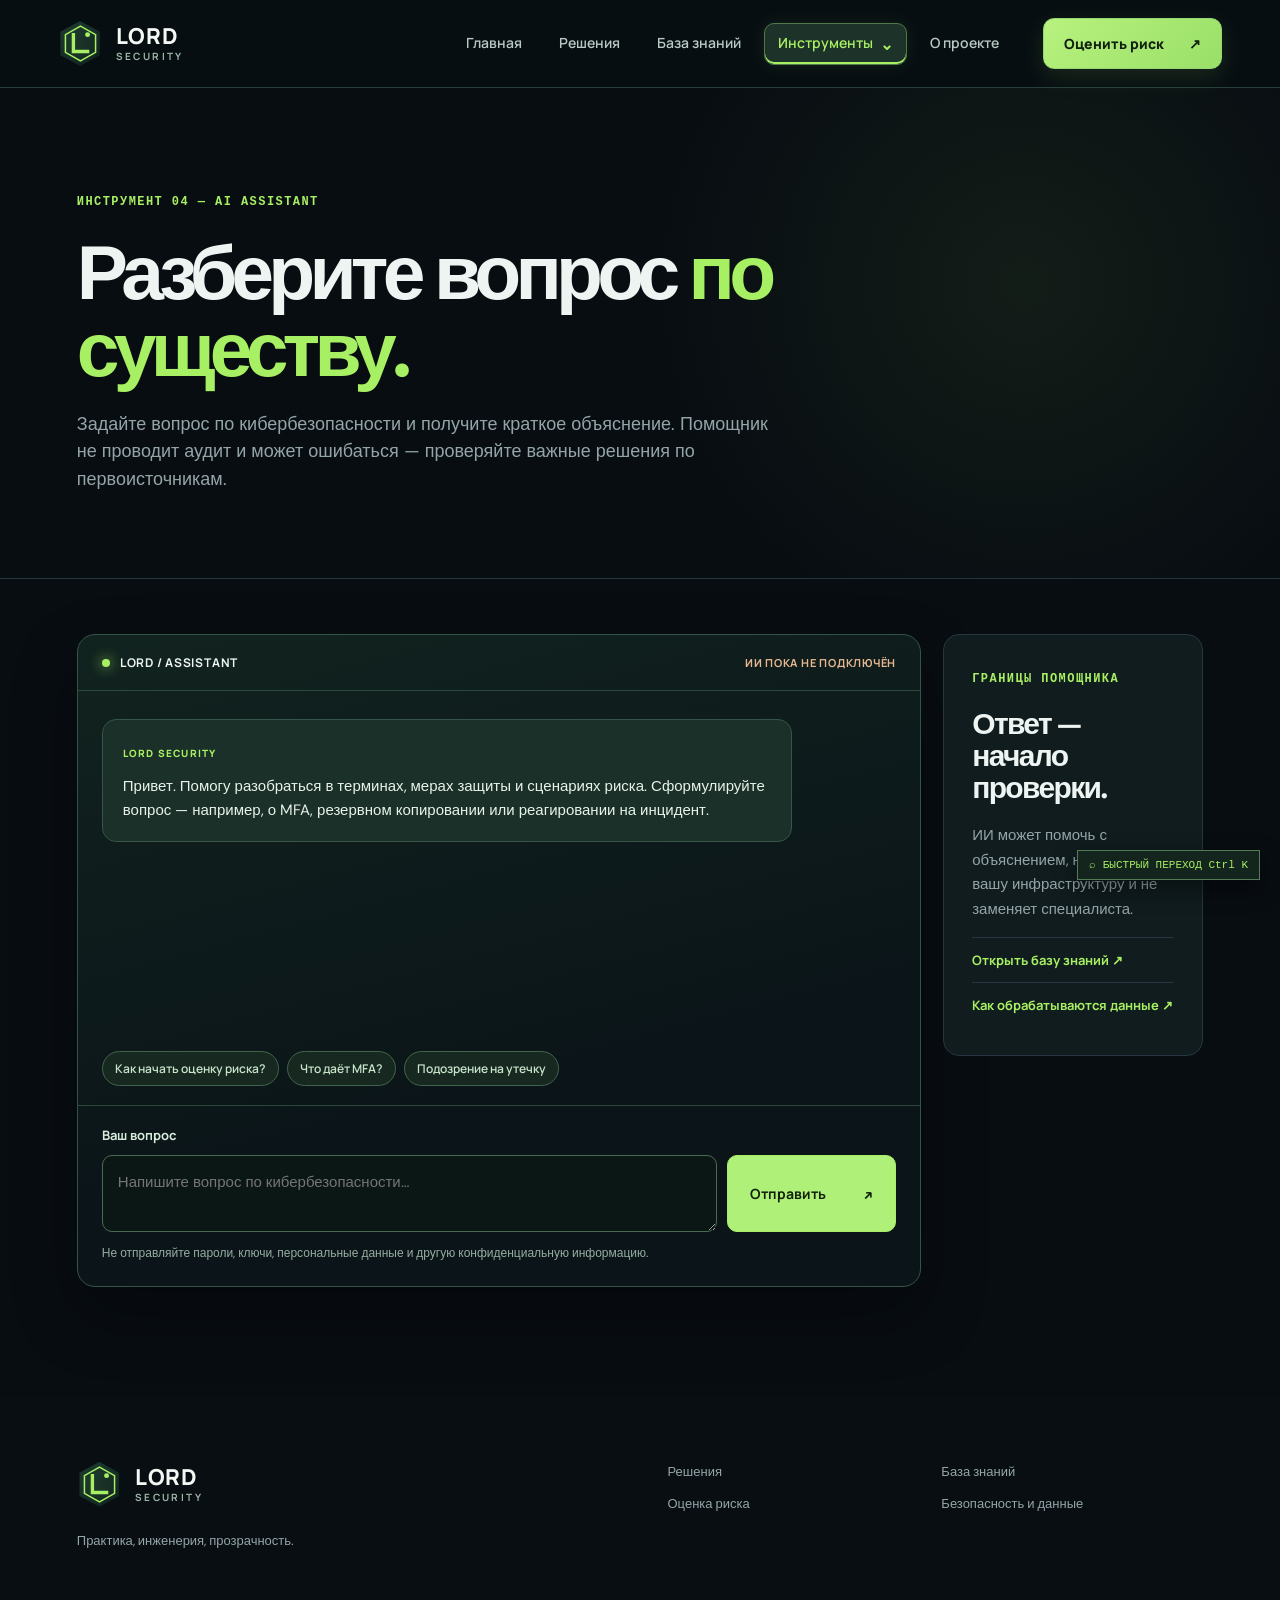
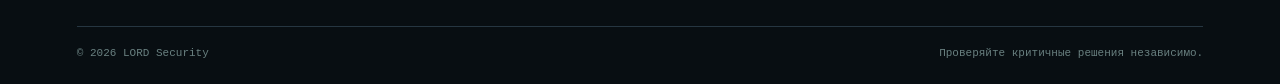
==== front/homepage/assistant.html @ 40d79835 "Unify navigation and polish risk tools interface" ====
<!doctype html>
<html lang="ru">
<head>
  <meta charset="utf-8">
  <meta name="viewport" content="width=device-width,initial-scale=1">
  <meta name="theme-color" content="#080d12">
  <meta name="description" content="Чат с образовательным ИИ помощником LORD Security.">
  <title>Чат с ИИ | LORD Security</title>
  <link rel="stylesheet" href="home.css">
  <link rel="stylesheet" href="assistant.css">
<link rel="stylesheet" href="navigation.css"><link rel="stylesheet" href="site-polish.css"></head>
<body>
<a class="skip-link" href="#main">Перейти к чату</a>
<div class="site-shell">
  <header class="site-header"><a class="brand" href="/homepage/home.html" aria-label="LORD Security — главная"><span class="brand-mark" aria-hidden="true"><svg viewBox="0 0 44 44" fill="none"><path d="M22 2.5 39 12v20L22 41.5 5 32V12L22 2.5Z" stroke="currentColor" stroke-width="1.7"/><path d="M14 12v19h16" stroke="currentColor" stroke-width="3.8" stroke-linecap="square"/><circle cx="30" cy="12" r="2.8" fill="currentColor"/></svg></span><span class="brand-wordmark">LORD<span class="brand-sub">SECURITY</span></span></a><button class="menu-toggle" type="button" aria-label="Открыть меню" aria-expanded="false" aria-controls="main-nav"><span></span><span></span><span></span></button><nav id="main-nav" class="main-nav" aria-label="Основная навигация"><a href="/homepage/home.html">Главная</a><a href="/homepage/services.html">Решения</a><a href="/homepage/learn.html">База знаний</a><div class="nav-tools"><button class="nav-tools-trigger is-active" type="button" aria-expanded="false" aria-controls="tools-menu">Инструменты <span aria-hidden="true">⌄</span></button><div class="tools-dropdown" id="tools-menu" aria-label="Список инструментов"><a href="/homepage/risk.html"><span>Оценка киберриска<small>Сценарий, вероятность и влияние</small></span><span class="tool-link-arrow" aria-hidden="true">↗</span></a><a href="/templates/calculator.html"><span>Pifagor Lab<small>Калькулятор, графики и переменные</small></span><span class="tool-link-arrow" aria-hidden="true">↗</span></a><a href="/shift/index.html"><span>Cipher Terminal<small>Учебная криптография</small></span><span class="tool-link-arrow" aria-hidden="true">↗</span></a><a href="/homepage/assistant.html" class="is-active" aria-current="page"><span>Чат с ИИ<small>Вопросы по кибербезопасности</small></span><span class="tool-link-arrow" aria-hidden="true">↗</span></a></div></div><a href="/homepage/about/about.html">О проекте</a></nav><a class="header-cta" href="/homepage/risk.html">Оценить риск <span class="cta-arrow" aria-hidden="true">↗</span></a></header>
  <main id="main">
    <section class="page-hero section-pad assistant-hero">
      <div class="section-kicker">ИНСТРУМЕНТ 04 — AI ASSISTANT</div>
      <h1>Разберите вопрос <em>по существу.</em></h1>
      <p>Задайте вопрос по кибербезопасности и получите краткое объяснение. Помощник не проводит аудит и может ошибаться — проверяйте важные решения по первоисточникам.</p>
    </section>
    <section class="assistant-layout section-pad" aria-label="Чат с ИИ">
      <div class="assistant-panel">
        <div class="assistant-top"><div><span class="assistant-pulse" aria-hidden="true"></span><strong>LORD / ASSISTANT</strong></div><span id="assistant-status">ПРОВЕРКА ДОСТУПНОСТИ</span></div>
        <div id="assistant-messages" class="assistant-messages" aria-live="polite" aria-relevant="additions text">
          <div class="assistant-message assistant-message-system"><span class="message-label">LORD SECURITY</span><p>Привет. Помогу разобраться в терминах, мерах защиты и сценариях риска. Сформулируйте вопрос — например, о MFA, резервном копировании или реагировании на инцидент.</p></div>
        </div>
        <div class="assistant-suggestions" aria-label="Примеры вопросов"><button type="button" data-prompt="Как начать оценку киберриска для небольшой команды?">Как начать оценку риска?</button><button type="button" data-prompt="Объясни разницу между MFA и двухфакторной аутентификацией.">Что даёт MFA?</button><button type="button" data-prompt="Какие первые действия при подозрении на утечку данных?">Подозрение на утечку</button></div>
        <form id="assistant-form" class="assistant-form"><label for="assistant-input">Ваш вопрос</label><div class="assistant-compose"><textarea id="assistant-input" name="message" rows="2" maxlength="1500" placeholder="Напишите вопрос по кибербезопасности…" required></textarea><button class="button primary" type="submit" id="assistant-send">Отправить <span aria-hidden="true">↗</span></button></div><p>Не отправляйте пароли, ключи, персональные данные и другую конфиденциальную информацию.</p></form>
      </div>
      <aside class="assistant-side"><span class="section-kicker">ГРАНИЦЫ ПОМОЩНИКА</span><h2>Ответ — начало проверки.</h2><p>ИИ может помочь с объяснением, но не видит вашу инфраструктуру и не заменяет специалиста.</p><a href="learn.html">Открыть базу знаний ↗</a><a href="trust.html">Как обрабатываются данные ↗</a></aside>
    </section>
  </main>
  <footer class="site-footer"><div><a class="brand" href="home.html" aria-label="LORD Security — главная"><span class="brand-mark" aria-hidden="true"><svg viewBox="0 0 44 44" fill="none"><path d="M22 2.5 39 12v20L22 41.5 5 32V12L22 2.5Z" stroke="currentColor" stroke-width="1.7"/><path d="M14 12v19h16" stroke="currentColor" stroke-width="3.8" stroke-linecap="square"/><circle cx="30" cy="12" r="2.8" fill="currentColor"/></svg></span><span class="brand-wordmark">LORD<span class="brand-sub">SECURITY</span></span></a><p>Практика, инженерия, прозрачность.</p></div><div class="footer-links"><a href="services.html">Решения</a><a href="learn.html">База знаний</a><a href="risk.html">Оценка риска</a><a href="trust.html">Безопасность и данные</a></div><div class="footer-bottom"><span>© 2026 LORD Security</span><span>Проверяйте критичные решения независимо.</span></div></footer>
</div>
<script src="assistant.js" defer></script>
<script src="tools-catalog.js" defer></script><script src="site.js" defer></script></body>
</html>
---- front/homepage/home.css ----
@import url('https://fonts.googleapis.com/css2?family=DM+Sans:wght@400;500;600;700&family=Space+Grotesk:wght@400;500;600;700&display=swap');
@import url('site-extras.css');
@import url('hero-motion.css');
:root{--bg:#080d12;--surface:#101820;--surface2:#15212a;--line:#263641;--text:#edf4f2;--muted:#94a5a9;--accent:#a8f063;--cyan:#74e4df;--accent-soft:rgba(168,240,99,.12);--font:'DM Sans',Arial,sans-serif;--display:'Space Grotesk',Arial,sans-serif;--mono:'Courier New',monospace;--accent-old:#a8f063}
*{box-sizing:border-box}html{scroll-behavior:smooth}body{margin:0;background:var(--bg);color:var(--text);font:16px/1.55 var(--font);overflow-x:hidden}body::before{content:"";position:fixed;inset:0;z-index:20;pointer-events:none;background:repeating-linear-gradient(0deg,transparent 0 3px,rgba(255,255,255,.012) 4px);opacity:.25}a{color:inherit;text-decoration:none}button,input,select{font:inherit}button{cursor:pointer}::selection{background:var(--accent);color:var(--bg)}:focus-visible{outline:2px solid var(--accent);outline-offset:4px}.skip-link{position:absolute;left:16px;top:-60px;z-index:100;padding:10px;background:var(--accent);color:var(--bg)}.skip-link:focus{top:10px}.site-shell{max-width:1800px;margin:auto}.section-pad{padding-left:clamp(24px,6vw,110px);padding-right:clamp(24px,6vw,110px)}
.site-header{height:84px;padding:0 clamp(24px,6vw,110px);display:flex;align-items:center;justify-content:space-between;gap:25px;border-bottom:1px solid var(--line);position:relative;z-index:30;background:rgba(8,13,18,.92);backdrop-filter:blur(20px)}.brand{display:inline-flex;align-items:center;gap:11px;font:700 19px/.95 var(--display);letter-spacing:.12em;white-space:nowrap}.brand-mark{display:grid;place-items:center;width:37px;height:37px;border:1px solid var(--accent);color:var(--accent);font-size:24px;letter-spacing:-.18em;padding-right:5px;box-shadow:inset 0 0 15px rgba(168,240,99,.12)}.brand-dot{color:var(--text)}.brand-sub{display:block;color:var(--accent);font:700 9px/1.7 var(--mono);letter-spacing:.28em}.main-nav{display:flex;align-items:center;gap:clamp(15px,2vw,35px)}.main-nav a{font-size:13px;color:var(--muted);transition:color .2s}.main-nav a:hover,.main-nav a.active{color:var(--accent)}.header-cta{font:700 12px var(--mono);letter-spacing:.04em;border:1px solid var(--accent);padding:13px 16px;color:var(--accent);white-space:nowrap;transition:.25s}.header-cta:hover{background:var(--accent);color:var(--bg);box-shadow:0 0 30px rgba(168,240,99,.2)}.header-cta span{margin-left:12px}.menu-toggle{display:none;background:none;border:0;padding:10px}.menu-toggle span{display:block;width:24px;height:2px;background:var(--accent);margin:5px}
.hero{min-height:690px;display:grid;grid-template-columns:1.1fr .9fr;align-items:center;gap:3vw;position:relative;background:radial-gradient(ellipse at 66% 45%,rgba(37,104,91,.12),transparent 45%)}.hero-copy{position:relative;z-index:2;padding:85px 0 100px}.eyebrow,.section-kicker{font:700 11px/1.5 var(--mono);letter-spacing:.16em;color:var(--accent)}.eyebrow{display:flex;align-items:center;gap:9px}.signal{height:8px;width:8px;background:var(--accent);border-radius:50%;box-shadow:0 0 15px var(--accent);animation:pulse 2.4s infinite}.hero h1,h2,h3,p{margin-top:0}.hero h1{font:600 clamp(55px,5.6vw,100px)/.99 var(--display);letter-spacing:-.075em;margin:28px 0 26px;max-width:900px}.hero h1 em,.cta-section h2 em{font-style:normal;color:var(--accent)}.period{color:var(--accent)}.hero-lead{font-size:16px;color:var(--muted);max-width:585px;line-height:1.8}.hero-actions{display:flex;flex-wrap:wrap;gap:13px;margin-top:34px}.button{min-height:51px;padding:0 22px;display:inline-flex;align-items:center;justify-content:space-between;gap:38px;font:700 13px var(--display);transition:transform .25s,box-shadow .25s,background .25s}.button:hover{transform:translateY(-3px)}.button.primary{background:var(--accent);color:#071007}.button.primary:hover{box-shadow:0 0 32px rgba(168,240,99,.32)}.button.ghost{border:1px solid var(--line);color:var(--text)}.button.ghost:hover{border-color:var(--accent);color:var(--accent)}.hero-proof{display:flex;gap:22px;flex-wrap:wrap;margin-top:48px;color:#81958c;font:700 10px var(--mono);letter-spacing:.08em}.hero-proof span{display:flex;align-items:center;gap:7px}.hero-proof i{width:5px;height:5px;background:var(--accent);border-radius:50%}.hero-index{position:absolute;left:clamp(24px,6vw,110px);right:clamp(24px,6vw,110px);bottom:22px;display:flex;justify-content:space-between;color:#718485;font:11px var(--mono);letter-spacing:.12em}
.hero-visual{height:min(35vw,520px);min-height:420px;position:relative;overflow:hidden;border:1px solid #2a4548;background:radial-gradient(circle at 50% 50%,#163332 0,#0c191e 34%,#0a1218 72%);box-shadow:0 15px 80px rgba(0,0,0,.35),inset 0 0 80px rgba(116,228,223,.04)}.hero-visual::before{content:"";position:absolute;inset:0;background-image:linear-gradient(rgba(116,228,223,.035) 1px,transparent 1px),linear-gradient(90deg,rgba(116,228,223,.035) 1px,transparent 1px);background-size:30px 30px;mask-image:radial-gradient(circle,#000,transparent 80%)}.visual-top,.visual-bottom{position:absolute;left:22px;right:22px;display:flex;justify-content:space-between;align-items:center;z-index:4;color:#92b1ad;font:10px var(--mono);letter-spacing:.1em}.visual-top{top:20px}.visual-bottom{bottom:20px}.live-dot{color:var(--accent)}.live-dot::before{content:"";display:inline-block;width:6px;height:6px;margin-right:8px;background:var(--accent);box-shadow:0 0 9px var(--accent);border-radius:50%}.orbit{position:absolute;left:50%;top:50%;border:1px solid rgba(116,228,223,.2);border-radius:50%;transform:translate(-50%,-50%)}.orbit-one{width:210px;height:210px;box-shadow:0 0 30px rgba(116,228,223,.06)}.orbit-two{width:340px;height:340px;border-style:dashed;animation:spin 55s linear infinite}.orbit-three{width:470px;height:470px;border-color:rgba(168,240,99,.1)}.radar-sweep{position:absolute;left:50%;top:50%;width:370px;height:370px;border-radius:50%;background:conic-gradient(from 20deg,transparent 0 275deg,rgba(116,228,223,.13) 345deg,transparent 360deg);transform:translate(-50%,-50%);animation:radar 8s linear infinite}.core{position:absolute;left:50%;top:50%;transform:translate(-50%,-50%);height:155px;width:155px;display:flex;flex-direction:column;align-items:center;justify-content:center;text-align:center;background:#0d2529;border:1px solid var(--cyan);border-radius:50%;box-shadow:0 0 35px rgba(116,228,223,.22),inset 0 0 25px rgba(116,228,223,.08)}.core span,.core small{font:10px var(--mono);color:var(--cyan)}.core strong{font:700 20px/1.05 var(--display);letter-spacing:-.04em;margin:8px 0}.orbit-label{position:absolute;z-index:3;background:#0f2025;border:1px solid #315958;color:var(--text);padding:9px 12px;font:10px var(--mono);letter-spacing:.1em;box-shadow:0 0 18px rgba(116,228,223,.08);animation:float 5s ease-in-out infinite}.orbit-label b{color:var(--accent);margin-left:12px}.label-a{top:19%;left:14%}.label-b{right:7%;top:36%;animation-delay:1.5s}.label-c{bottom:20%;left:16%;animation-delay:3s}
.ticker{height:54px;overflow:hidden;background:var(--accent);color:#142014;display:flex;align-items:center}.ticker-track{white-space:nowrap;min-width:max-content;font:700 14px var(--display);letter-spacing:.12em;animation:marquee 34s linear infinite}.ticker b{margin:0 28px;font-weight:400}.section-intro{padding-top:130px;padding-bottom:130px;display:grid;grid-template-columns:1fr 2fr;gap:40px;border-bottom:1px solid var(--line)}h2{font:600 clamp(34px,4vw,62px)/1.08 var(--display);letter-spacing:-.055em}.section-intro h2{max-width:850px}.section-intro h2 span{color:var(--accent)}.section-intro p{max-width:650px;font-size:18px;color:var(--muted);line-height:1.7}.services-section,.framework,.tools-section{padding-top:100px;padding-bottom:110px}.section-heading{display:flex;justify-content:space-between;align-items:end;gap:40px;margin-bottom:36px}.section-heading h2{margin:15px 0 0}.section-heading>p{max-width:330px;color:var(--muted);margin:0}.text-link,.source-link{color:var(--accent);font:700 12px var(--mono);white-space:nowrap}.text-link:hover,.source-link:hover{text-decoration:underline}.service-grid{display:grid;grid-template-columns:repeat(3,1fr);gap:12px}.service-card{border:1px solid var(--line);min-height:330px;padding:26px;position:relative;background:linear-gradient(160deg,#121d25,#0d151c);transition:transform .3s,border-color .3s,box-shadow .3s;overflow:hidden}.service-card::before{content:"";height:2px;width:0;position:absolute;left:0;top:0;background:var(--accent);transition:width .4s}.service-card:hover{transform:translateY(-7px);border-color:#5a8864;box-shadow:0 20px 45px rgba(0,0,0,.22)}.service-card:hover::before{width:100%}.card-no{font:11px var(--mono);color:var(--accent);letter-spacing:.12em}.card-glyph{font:80px/1 var(--display);color:var(--accent);opacity:.9;margin:25px 0 15px}.service-card h3{font:600 24px var(--display);letter-spacing:-.04em}.service-card p{color:var(--muted);max-width:330px;font-size:14px}.card-arrow{position:absolute;right:27px;bottom:24px;color:var(--accent);font-size:24px}.framework{background:#0d151b;border-top:1px solid var(--line);border-bottom:1px solid var(--line)}.framework-grid{display:grid;grid-template-columns:repeat(3,1fr);border-top:1px solid var(--line);border-left:1px solid var(--line)}.framework-item{padding:26px;min-height:165px;border-right:1px solid var(--line);border-bottom:1px solid var(--line);transition:background .25s}.framework-item:hover{background:var(--accent-soft)}.framework-item span{font:11px var(--mono);color:var(--accent);margin-right:17px}.framework-item strong{font:700 15px var(--display);letter-spacing:.06em}.framework-item p{color:var(--muted);font-size:14px;line-height:1.55;margin:16px 0 0}.source-link{display:inline-block;margin-top:23px}.tool-list{border-top:1px solid var(--line)}.tool-row{display:flex;align-items:center;gap:30px;padding:26px 10px;border-bottom:1px solid var(--line);transition:background .25s,padding .25s}.tool-row:hover{background:var(--accent-soft);padding-left:22px}.tool-index{font:12px var(--mono);color:var(--accent);width:50px}.tool-name{flex:1;font:600 27px var(--display);letter-spacing:-.04em}.tool-name small{display:block;color:var(--muted);font:10px var(--mono);letter-spacing:.1em;margin-top:4px}.tool-tag{font:10px var(--mono);border:1px solid var(--line);padding:7px 9px;color:var(--accent)}.tool-arr{font-size:24px;color:var(--accent)}.cta-section{position:relative;overflow:hidden;background:#14251f;padding-top:95px;padding-bottom:100px;border-top:1px solid #3e6852}.cta-section h2{margin:20px 0;font-size:clamp(42px,5vw,78px);position:relative;z-index:1}.cta-section p{color:#acc7b8;max-width:560px;position:relative;z-index:1}.cta-section .button{margin-top:20px;position:relative;z-index:1}.cta-orb{position:absolute;right:-130px;top:-180px;width:640px;height:640px;border-radius:50%;border:1px solid rgba(168,240,99,.2);box-shadow:0 0 0 70px rgba(168,240,99,.025),0 0 0 140px rgba(168,240,99,.015);animation:breathe 8s ease-in-out infinite}.site-footer{padding:65px clamp(24px,6vw,110px) 25px;display:grid;grid-template-columns:1fr 1fr;gap:55px;background:#080e12}.site-footer p{color:var(--muted);font-size:13px;margin:20px 0}.footer-links{display:grid;grid-template-columns:repeat(2,1fr);gap:12px;align-content:start;font-size:13px;color:var(--muted)}.footer-links a:hover{color:var(--accent)}.footer-bottom{grid-column:1/-1;border-top:1px solid var(--line);padding-top:20px;display:flex;justify-content:space-between;gap:20px;color:#698080;font:11px var(--mono)}
.reveal{opacity:0;transform:translateY(24px);transition:opacity .8s ease,transform .8s cubic-bezier(.2,.8,.2,1)}.reveal.in-view{opacity:1;transform:translateY(0)}.service-card:nth-child(2),.framework-item:nth-child(2){transition-delay:.08s}.service-card:nth-child(3),.framework-item:nth-child(3){transition-delay:.16s}
.page-hero{padding-top:105px;padding-bottom:90px;border-bottom:1px solid var(--line);background:radial-gradient(circle at 80% 40%,rgba(168,240,99,.07),transparent 35%)}.page-hero h1{font:600 clamp(52px,6vw,92px)/1 var(--display);letter-spacing:-.075em;margin:23px 0}.page-hero h1 em{color:var(--accent);font-style:normal}.page-hero p{color:var(--muted);font-size:18px;max-width:700px}.content-section{padding-top:90px;padding-bottom:100px}.content-grid{display:grid;grid-template-columns:repeat(2,1fr);gap:14px}.content-card{border:1px solid var(--line);background:var(--surface);padding:32px}.content-card .number{color:var(--accent);font:12px var(--mono)}.content-card h3{font:600 25px var(--display);margin:20px 0 10px}.content-card p,.content-card li{color:var(--muted);font-size:15px}.content-card ul{padding-left:18px}.content-card li{margin:6px 0}.content-card a{color:var(--accent);font:700 12px var(--mono)}.callout{border-left:2px solid var(--accent);padding:25px 30px;background:var(--accent-soft);color:#cbded0;margin-top:25px}.callout a{color:var(--accent);text-decoration:underline}
@keyframes pulse{50%{opacity:.45;box-shadow:0 0 2px var(--accent)}}@keyframes spin{to{transform:translate(-50%,-50%) rotate(360deg)}}@keyframes radar{to{transform:translate(-50%,-50%) rotate(360deg)}}@keyframes float{50%{transform:translateY(-9px)}}@keyframes marquee{to{transform:translateX(-50%)}}@keyframes breathe{50%{transform:scale(1.08)}}@media(max-width:1050px){.site-header{height:72px}.menu-toggle{display:block;order:3}.header-cta{margin-left:auto}.main-nav{position:absolute;left:0;right:0;top:72px;display:none;flex-direction:column;align-items:stretch;gap:0;padding:12px 24px;background:#0e171e;border-bottom:1px solid var(--line)}.main-nav.open{display:flex}.main-nav a{padding:13px;border-bottom:1px solid var(--line)}.hero{grid-template-columns:1fr;padding-top:30px}.hero-copy{padding:40px 0 10px}.hero-visual{height:480px;max-width:650px;width:100%;margin:0 auto 80px}.hero h1{font-size:clamp(56px,8vw,90px)}.service-grid{grid-template-columns:repeat(2,1fr)}.service-card:last-child{grid-column:1/-1}.framework-grid{grid-template-columns:repeat(2,1fr)}}@media(max-width:650px){.header-cta{font-size:10px;padding:10px}.brand{font-size:16px}.brand-mark{width:32px;height:32px}.hero{min-height:0}.hero h1{font-size:clamp(46px,11vw,68px)}.hero-proof{gap:11px}.hero-visual{height:360px;min-height:360px;margin-bottom:70px}.orbit-three{width:350px;height:350px}.orbit-two{width:260px;height:260px}.orbit-one{width:180px;height:180px}.radar-sweep{width:300px;height:300px}.label-a{left:3%}.label-b{right:2%}.label-c{left:6%}.section-intro{display:block;padding-top:85px;padding-bottom:80px}.section-intro>div:last-child{margin-top:20px}.services-section,.framework,.tools-section{padding-top:75px;padding-bottom:75px}.section-heading{display:block}.section-heading>p,.text-link{display:inline-block;margin-top:20px}.service-grid,.framework-grid,.content-grid{grid-template-columns:1fr}.service-card:last-child{grid-column:auto}.tool-row{gap:12px}.tool-name{font-size:20px}.tool-tag{display:none}.site-footer{grid-template-columns:1fr}.footer-bottom{display:block}.footer-bottom span{display:block;margin-top:8px}.page-hero{padding-top:70px;padding-bottom:65px}}
@media(prefers-reduced-motion:reduce){*,*::before,*::after{animation-duration:.01ms!important;animation-iteration-count:1!important;scroll-behavior:auto!important;transition-duration:.01ms!important}.reveal{opacity:1;transform:none}}
---- front/homepage/assistant.css ----
.assistant-hero{padding-bottom:66px}.assistant-hero h1{max-width:950px}.assistant-layout{display:grid;grid-template-columns:minmax(0,1.55fr) minmax(260px,.45fr);gap:22px;padding-top:55px;padding-bottom:110px;align-items:start}.assistant-panel{border:1px solid #355448;border-radius:18px;background:linear-gradient(165deg,#11231f,#0b1519 65%);box-shadow:0 28px 65px #0005;overflow:hidden}.assistant-top{padding:19px 24px;display:flex;align-items:center;justify-content:space-between;gap:15px;border-bottom:1px solid #2b493b;color:#b8d0c0;font:700 11px 'Manrope',sans-serif;letter-spacing:.07em}.assistant-top>div{display:flex;align-items:center;gap:10px}.assistant-top strong{color:var(--text);font-size:12px}.assistant-pulse{width:8px;height:8px;border-radius:50%;background:var(--accent);box-shadow:0 0 13px var(--accent);animation:pulse 2.4s infinite}.assistant-messages{display:flex;flex-direction:column;gap:20px;min-height:360px;max-height:540px;overflow:auto;padding:28px 24px}.assistant-message{max-width:min(690px,90%);padding:18px 20px;border-radius:14px;border:1px solid #365448;background:#1a3028;animation:message-in .35s ease both}.assistant-message p{font-size:15px;line-height:1.65;color:#e8f2ea;margin:9px 0 0;white-space:pre-wrap}.assistant-message-user{align-self:flex-end;background:#253d2b;border-color:#6b9955}.assistant-message-error{border-color:#a87575;background:#352527}.message-label{color:var(--accent);font:800 10px 'Manrope',sans-serif;letter-spacing:.12em}.assistant-message-user .message-label{color:#c9e7b0}.assistant-suggestions{display:flex;gap:8px;flex-wrap:wrap;padding:0 24px 19px}.assistant-suggestions button{background:#172820;border:1px solid #43644c;border-radius:999px;color:#c8e5cb;padding:8px 12px;font:600 12px 'Manrope',sans-serif;transition:background .2s,transform .2s}.assistant-suggestions button:hover{background:#294732;transform:translateY(-2px)}.assistant-form{border-top:1px solid #2b493b;padding:20px 24px 23px}.assistant-form label{display:block;color:#d8ecdc;font:700 13px 'Manrope',sans-serif;margin-bottom:11px}.assistant-compose{display:flex;align-items:stretch;gap:10px}.assistant-compose textarea{flex:1;min-width:0;resize:vertical;min-height:60px;border:1px solid #4a6b53;border-radius:10px;background:#0b1715;color:var(--text);padding:15px;font:15px/1.5 var(--font)}.assistant-compose textarea:focus{outline:2px solid var(--accent);outline-offset:2px}.assistant-compose button{min-width:135px}.assistant-compose button:disabled{opacity:.55;cursor:wait;transform:none}.assistant-form>p{margin:12px 0 0;color:#96ada0;font-size:12px}.assistant-side{border:1px solid var(--line);border-radius:16px;background:#101c1e;padding:28px}.assistant-side h2{font-size:30px;margin:18px 0}.assistant-side p{color:var(--muted);font-size:15px;line-height:1.65}.assistant-side a{display:block;color:var(--accent);font:700 13px 'Manrope',sans-serif;padding:13px 0;border-top:1px solid var(--line)}@keyframes message-in{from{opacity:.4;transform:translateY(8px)}to{opacity:1;transform:none}}@media(max-width:920px){.assistant-layout{grid-template-columns:1fr}.assistant-side{max-width:none}}@media(max-width:600px){.assistant-layout{padding-top:28px}.assistant-top{padding:15px}.assistant-top>span{display:none}.assistant-messages{padding:18px 15px;min-height:300px}.assistant-suggestions{padding:0 15px 15px}.assistant-form{padding:17px 15px}.assistant-compose{flex-direction:column}.assistant-compose button{width:100%}}@media(prefers-reduced-motion:reduce){.assistant-message{animation:none}}
.assistant-top .is-unavailable{color:#e9b890}
---- front/homepage/navigation.css ----
@import url('https://fonts.googleapis.com/css2?family=Manrope:wght@500;600;700;800&display=swap');
/* One navigation system for the site and every laboratory. */
.site-header{height:88px;padding:0 clamp(20px,4.5vw,84px);display:flex;align-items:center;gap:clamp(18px,2.4vw,38px);background:rgba(8,15,19,.96);border-bottom:1px solid #284039;position:relative;z-index:70;backdrop-filter:blur(18px)}
.site-header .brand{display:inline-flex;align-items:center;gap:13px;flex:none;color:#f3f8f4;font:800 22px/1 'Manrope',var(--display),sans-serif;letter-spacing:.035em;white-space:nowrap;transition:color .25s}
.site-header .brand:hover,.site-footer .brand:hover{color:var(--accent)}
.brand-mark{width:45px;height:45px;display:grid;place-items:center;flex:none;border:0;padding:0;color:var(--accent);background:linear-gradient(145deg,#1a3830,#0c1c1b);clip-path:polygon(50% 0,94% 24%,94% 76%,50% 100%,6% 76%,6% 24%);box-shadow:none}
.brand-mark svg{width:39px;height:39px;display:block;filter:drop-shadow(0 0 7px rgba(168,240,99,.22))}
.brand-wordmark{display:block}.brand-sub{display:block;margin-top:4px;color:#9db7a7;font:700 10px/1.1 'Manrope',sans-serif;letter-spacing:.24em}
.main-nav{display:flex;align-items:center;justify-content:center;gap:clamp(6px,.7vw,14px);margin-left:auto;min-width:0}
.main-nav>a,.nav-tools-trigger{display:inline-flex;align-items:center;justify-content:center;gap:7px;min-height:42px;padding:10px 13px;border:1px solid transparent;border-radius:10px;background:transparent;color:#b8c8c3;font:600 14px/1.2 'Manrope',var(--font),sans-serif;letter-spacing:0;white-space:nowrap;transition:color .2s,background .2s,border-color .2s,box-shadow .2s}
.main-nav>a:hover,.nav-tools-trigger:hover,.main-nav>a:focus-visible,.nav-tools-trigger:focus-visible{color:var(--text);background:#1b3029;border-color:#426552}
.main-nav>a.is-active,.nav-tools-trigger.is-active{color:var(--accent);background:#1d3228;border-color:#507849;box-shadow:inset 0 -2px 0 var(--accent),0 0 18px rgba(168,240,99,.09)}
.nav-tools{position:relative;display:flex;align-items:center}.nav-tools-trigger{cursor:pointer}.nav-tools-trigger span{font-size:16px;line-height:0;transition:transform .22s}.nav-tools.is-open .nav-tools-trigger span{transform:rotate(180deg)}
.tools-dropdown{position:absolute;top:calc(100% + 14px);left:50%;width:310px;padding:9px;border:1px solid #496754;border-radius:14px;background:#10201d;box-shadow:0 22px 60px #0009,0 0 28px rgba(168,240,99,.08);opacity:0;visibility:hidden;pointer-events:none;transform:translate(-50%,-7px);transition:opacity .22s,transform .22s,visibility .22s}
.tools-dropdown::before{content:"";position:absolute;left:0;right:0;top:-15px;height:15px}
.nav-tools:hover .tools-dropdown,.nav-tools:focus-within .tools-dropdown,.nav-tools.is-open .tools-dropdown{opacity:1;visibility:visible;pointer-events:auto;transform:translate(-50%,0)}
.tools-dropdown a{display:flex;align-items:center;justify-content:space-between;gap:12px;padding:11px 13px;border-radius:9px;color:#dbe8df;font:600 14px/1.3 'Manrope',sans-serif;transition:background .2s,color .2s,transform .2s}
.tools-dropdown a:hover,.tools-dropdown a:focus-visible,.tools-dropdown a.is-active{background:#264537;color:var(--accent);transform:translateX(2px)}
.tools-dropdown small{display:block;margin-top:3px;color:#8ba99b;font-size:11px;font-weight:500}.tools-dropdown .tool-link-arrow{color:var(--accent);font-size:17px}
.header-cta{display:inline-flex;align-items:center;justify-content:center;gap:13px;min-height:51px;padding:0 20px;border:1px solid #95d770;border-radius:11px;background:linear-gradient(135deg,#b8f27e,#99df68);color:#10200f;font:800 14px/1 'Manrope',sans-serif;letter-spacing:0;white-space:nowrap;box-shadow:0 8px 25px rgba(168,240,99,.12);transition:transform .22s,box-shadow .22s,background .22s}
.header-cta:hover,.header-cta:focus-visible{transform:translateY(-2px);background:#c9f79e;color:#091709;box-shadow:0 0 26px rgba(168,240,99,.3)}
.header-cta.is-active{outline:2px solid #ebffd7;outline-offset:3px;box-shadow:0 0 28px rgba(168,240,99,.28)}
.menu-toggle{display:none;flex:none;background:#172820;border:1px solid #45634f;border-radius:10px;padding:10px;color:var(--accent)}
.menu-toggle span{display:block;width:24px;height:2px;background:currentColor;margin:5px 0}
.site-footer .brand{display:inline-flex;align-items:center;gap:13px;color:#f3f8f4;font:800 22px/1 'Manrope',sans-serif;letter-spacing:.035em}
@media(max-width:1190px){.site-header{height:76px}.menu-toggle{display:block;order:3}.main-nav{display:none;position:absolute;top:76px;left:0;right:0;z-index:90;margin:0;padding:14px 20px 20px;background:#0d1a1a;border-bottom:1px solid #45634f;box-shadow:0 22px 45px #0009;flex-direction:column;align-items:stretch;gap:4px}.main-nav.open{display:flex}.main-nav>a,.nav-tools-trigger{justify-content:flex-start;width:100%;font-size:15px;min-height:47px;padding:12px 14px;border-bottom:1px solid transparent}.nav-tools{display:block}.nav-tools-trigger{justify-content:space-between}.tools-dropdown{position:static;visibility:visible;pointer-events:auto;opacity:1;transform:none!important;display:none;width:100%;margin-top:5px;padding:4px;background:#14251f;box-shadow:none}.nav-tools.is-open .tools-dropdown{display:block}.tools-dropdown::before{display:none}.header-cta{margin-left:auto}}
@media(max-width:600px){.site-header{padding:0 16px;gap:11px}.site-header .brand{font-size:18px;gap:9px}.brand-mark{width:38px;height:38px}.brand-mark svg{width:34px;height:34px}.brand-sub{font-size:8px}.header-cta{min-height:42px;padding:0 11px;font-size:12px;gap:5px}.header-cta .cta-arrow{display:none}.menu-toggle{padding:7px}.main-nav{padding:10px 16px 18px}}
@media(prefers-reduced-motion:reduce){.tools-dropdown,.nav-tools-trigger span,.header-cta{transition:none}}
---- front/homepage/site-polish.css ----
body{font-size:17px}
.section-kicker,.eyebrow,.lab-kicker,.shift-kicker{font-size:12px;letter-spacing:.12em}
.site-shell .service-card p,.site-shell .framework-item p{font-size:15px;line-height:1.65}
.site-shell .content-card p,.site-shell .content-card li{font-size:16px;line-height:1.65}
.hero-proof{font-size:11px}.lab-intro p,.shift-lead{font-size:16px;line-height:1.7}.calc-options label,.examples span,.examples button{font-size:12px}.hist-label,.tab-btn{font-size:11px}
.site-shell .tool-row{min-height:132px;padding:28px 14px;gap:28px;transition:background .25s,padding .25s,border-color .25s}
.site-shell .tool-row:hover,.site-shell .tool-row:focus-visible{padding-left:27px;background:linear-gradient(90deg,rgba(168,240,99,.13),rgba(168,240,99,.025));border-bottom-color:#749b65}
.site-shell .tool-index{font-size:14px;width:65px}
.site-shell .tool-name{font-size:30px}
.site-shell .tool-name small{font-size:11px;line-height:1.5;letter-spacing:.09em;margin-top:6px}
.site-shell .tool-tag{font-size:11px;border-radius:5px;padding:7px 11px}
.site-shell .tool-arr{transition:transform .25s}
.site-shell .tool-row:hover .tool-arr{transform:translate(4px,-4px)}
.button{border-radius:10px;font:700 14px 'Manrope',var(--display),sans-serif;letter-spacing:0}
button.button{appearance:none}
.button.ghost{background:#182720;border:1px solid #688678;color:#edf7ee}
.button.ghost:hover,.button.ghost:focus-visible{background:#223b2c;border-color:#b5e788;color:#fff}
.button.primary{border:1px solid #a8f063;background:#aff078;color:#11210c}
.button.primary:hover,.button.primary:focus-visible{background:#c6f89c;color:#091708}
.risk-form-actions{gap:14px;align-items:stretch}
.risk-form-actions .button{min-height:58px;padding:0 21px;display:inline-flex;align-items:center;justify-content:center;gap:12px;box-shadow:none}
.risk-form-actions .button.primary{box-shadow:0 9px 24px rgba(168,240,99,.13)}
.risk-form-actions .button.primary:hover{box-shadow:0 0 28px rgba(168,240,99,.28)}
.risk-form-actions .button-icon{font:800 21px/1 'Manrope',sans-serif}
.risk-step>span{font-size:12px}.risk-step small{font-size:13px}.range-row label{font-size:15px}
.reveal{opacity:1;transform:none;transition:none}
.reveal.in-view{animation:reveal-rise .65s cubic-bezier(.2,.8,.2,1) both}
@keyframes reveal-rise{from{opacity:.55;transform:translateY(15px)}to{opacity:1;transform:translateY(0)}}
@media(max-width:650px){.site-shell .tool-row{min-height:100px;gap:12px;padding:21px 4px}.site-shell .tool-row:hover{padding-left:10px}.site-shell .tool-index{width:35px;font-size:12px}.site-shell .tool-name{font-size:22px}.site-shell .tool-name small{font-size:10px}.risk-form-actions{flex-direction:column}.risk-form-actions .button{width:100%}}
@media(prefers-reduced-motion:reduce){.reveal.in-view{animation:none}}
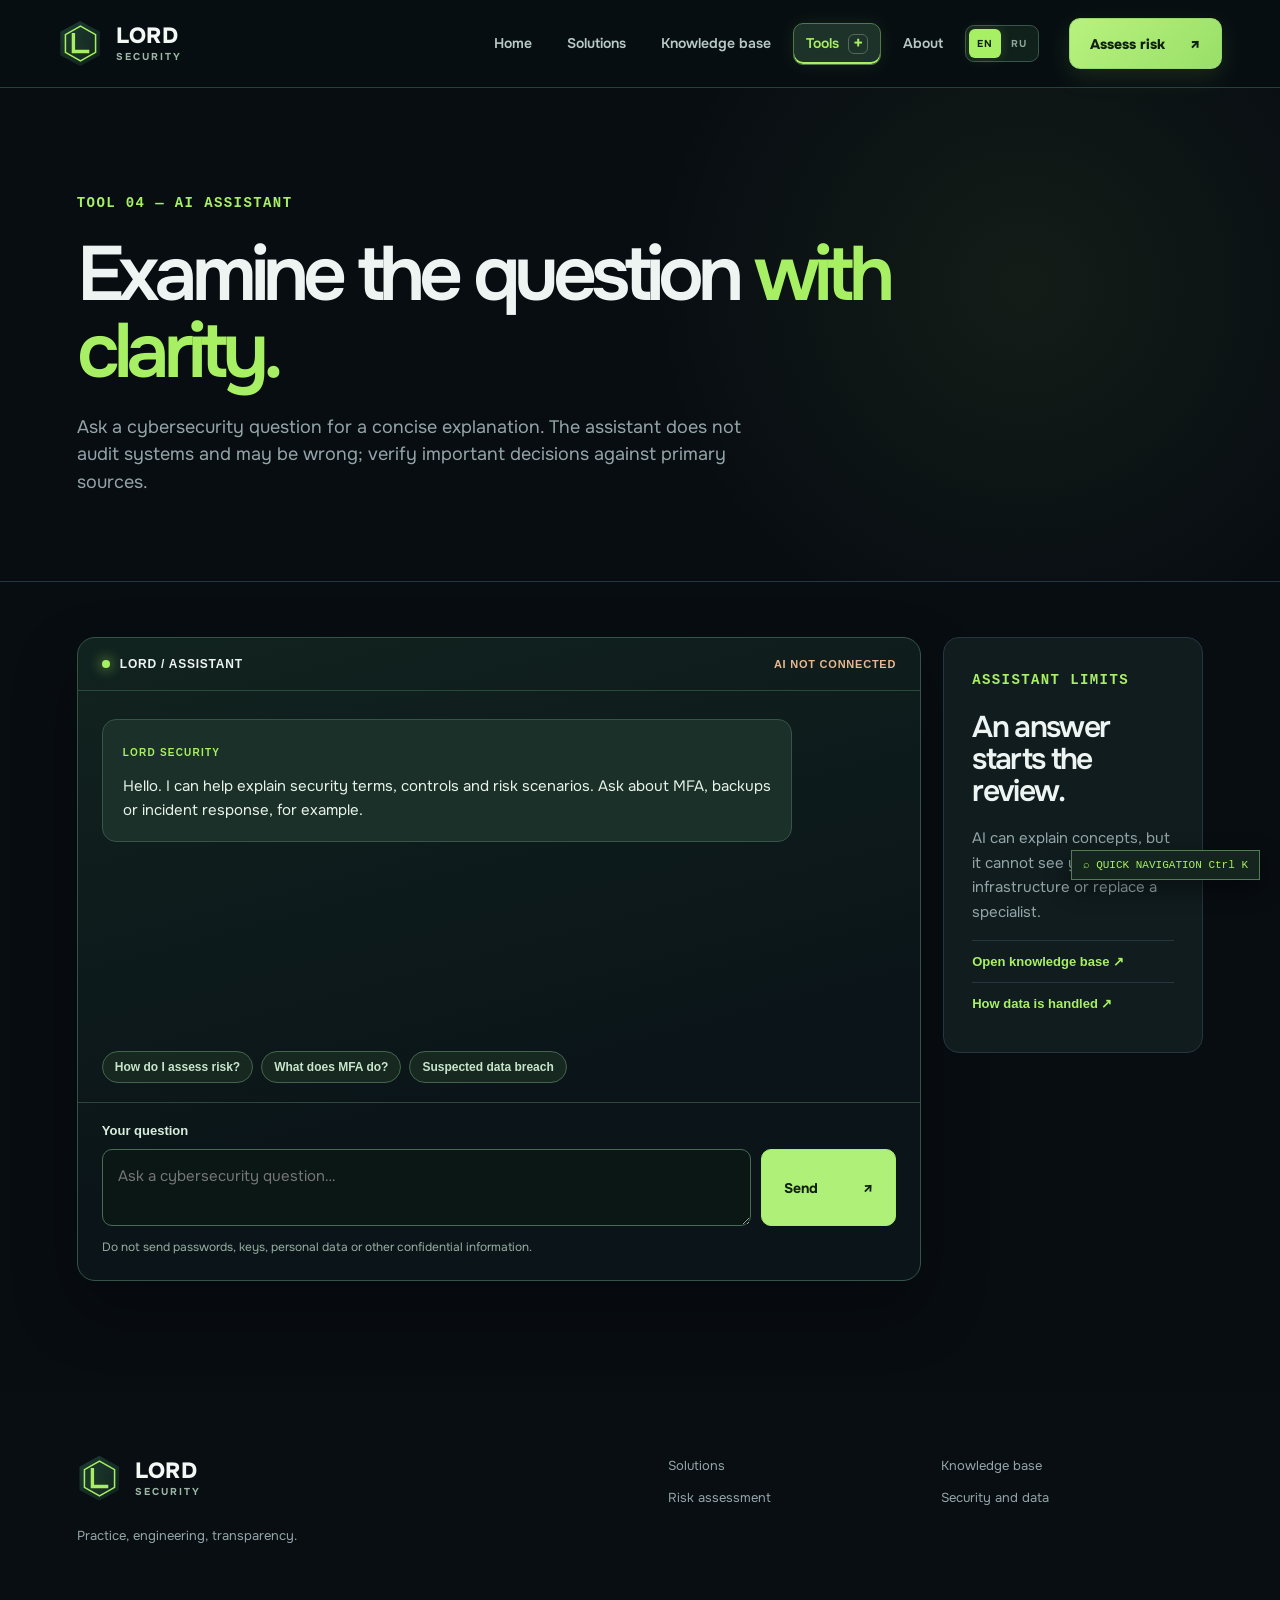
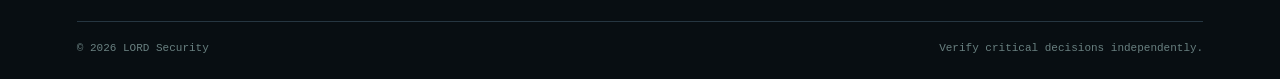
==== commit 9851e5b9: "Add bilingual site and refine navigation and approach visual" ====
--- a/front/homepage/assistant.html
+++ b/front/homepage/assistant.html
@@ -1,38 +1,38 @@
-<!doctype html>
-<html lang="ru">
-<head>
-  <meta charset="utf-8">
-  <meta name="viewport" content="width=device-width,initial-scale=1">
-  <meta name="theme-color" content="#080d12">
-  <meta name="description" content="Чат с образовательным ИИ помощником LORD Security.">
-  <title>Чат с ИИ | LORD Security</title>
-  <link rel="stylesheet" href="home.css">
-  <link rel="stylesheet" href="assistant.css">
-<link rel="stylesheet" href="navigation.css"><link rel="stylesheet" href="site-polish.css"></head>
-<body>
-<a class="skip-link" href="#main">Перейти к чату</a>
-<div class="site-shell">
-  <header class="site-header"><a class="brand" href="/homepage/home.html" aria-label="LORD Security — главная"><span class="brand-mark" aria-hidden="true"><svg viewBox="0 0 44 44" fill="none"><path d="M22 2.5 39 12v20L22 41.5 5 32V12L22 2.5Z" stroke="currentColor" stroke-width="1.7"/><path d="M14 12v19h16" stroke="currentColor" stroke-width="3.8" stroke-linecap="square"/><circle cx="30" cy="12" r="2.8" fill="currentColor"/></svg></span><span class="brand-wordmark">LORD<span class="brand-sub">SECURITY</span></span></a><button class="menu-toggle" type="button" aria-label="Открыть меню" aria-expanded="false" aria-controls="main-nav"><span></span><span></span><span></span></button><nav id="main-nav" class="main-nav" aria-label="Основная навигация"><a href="/homepage/home.html">Главная</a><a href="/homepage/services.html">Решения</a><a href="/homepage/learn.html">База знаний</a><div class="nav-tools"><button class="nav-tools-trigger is-active" type="button" aria-expanded="false" aria-controls="tools-menu">Инструменты <span aria-hidden="true">⌄</span></button><div class="tools-dropdown" id="tools-menu" aria-label="Список инструментов"><a href="/homepage/risk.html"><span>Оценка киберриска<small>Сценарий, вероятность и влияние</small></span><span class="tool-link-arrow" aria-hidden="true">↗</span></a><a href="/templates/calculator.html"><span>Pifagor Lab<small>Калькулятор, графики и переменные</small></span><span class="tool-link-arrow" aria-hidden="true">↗</span></a><a href="/shift/index.html"><span>Cipher Terminal<small>Учебная криптография</small></span><span class="tool-link-arrow" aria-hidden="true">↗</span></a><a href="/homepage/assistant.html" class="is-active" aria-current="page"><span>Чат с ИИ<small>Вопросы по кибербезопасности</small></span><span class="tool-link-arrow" aria-hidden="true">↗</span></a></div></div><a href="/homepage/about/about.html">О проекте</a></nav><a class="header-cta" href="/homepage/risk.html">Оценить риск <span class="cta-arrow" aria-hidden="true">↗</span></a></header>
-  <main id="main">
-    <section class="page-hero section-pad assistant-hero">
-      <div class="section-kicker">ИНСТРУМЕНТ 04 — AI ASSISTANT</div>
-      <h1>Разберите вопрос <em>по существу.</em></h1>
-      <p>Задайте вопрос по кибербезопасности и получите краткое объяснение. Помощник не проводит аудит и может ошибаться — проверяйте важные решения по первоисточникам.</p>
-    </section>
-    <section class="assistant-layout section-pad" aria-label="Чат с ИИ">
-      <div class="assistant-panel">
-        <div class="assistant-top"><div><span class="assistant-pulse" aria-hidden="true"></span><strong>LORD / ASSISTANT</strong></div><span id="assistant-status">ПРОВЕРКА ДОСТУПНОСТИ</span></div>
-        <div id="assistant-messages" class="assistant-messages" aria-live="polite" aria-relevant="additions text">
-          <div class="assistant-message assistant-message-system"><span class="message-label">LORD SECURITY</span><p>Привет. Помогу разобраться в терминах, мерах защиты и сценариях риска. Сформулируйте вопрос — например, о MFA, резервном копировании или реагировании на инцидент.</p></div>
-        </div>
-        <div class="assistant-suggestions" aria-label="Примеры вопросов"><button type="button" data-prompt="Как начать оценку киберриска для небольшой команды?">Как начать оценку риска?</button><button type="button" data-prompt="Объясни разницу между MFA и двухфакторной аутентификацией.">Что даёт MFA?</button><button type="button" data-prompt="Какие первые действия при подозрении на утечку данных?">Подозрение на утечку</button></div>
-        <form id="assistant-form" class="assistant-form"><label for="assistant-input">Ваш вопрос</label><div class="assistant-compose"><textarea id="assistant-input" name="message" rows="2" maxlength="1500" placeholder="Напишите вопрос по кибербезопасности…" required></textarea><button class="button primary" type="submit" id="assistant-send">Отправить <span aria-hidden="true">↗</span></button></div><p>Не отправляйте пароли, ключи, персональные данные и другую конфиденциальную информацию.</p></form>
-      </div>
-      <aside class="assistant-side"><span class="section-kicker">ГРАНИЦЫ ПОМОЩНИКА</span><h2>Ответ — начало проверки.</h2><p>ИИ может помочь с объяснением, но не видит вашу инфраструктуру и не заменяет специалиста.</p><a href="learn.html">Открыть базу знаний ↗</a><a href="trust.html">Как обрабатываются данные ↗</a></aside>
-    </section>
-  </main>
-  <footer class="site-footer"><div><a class="brand" href="home.html" aria-label="LORD Security — главная"><span class="brand-mark" aria-hidden="true"><svg viewBox="0 0 44 44" fill="none"><path d="M22 2.5 39 12v20L22 41.5 5 32V12L22 2.5Z" stroke="currentColor" stroke-width="1.7"/><path d="M14 12v19h16" stroke="currentColor" stroke-width="3.8" stroke-linecap="square"/><circle cx="30" cy="12" r="2.8" fill="currentColor"/></svg></span><span class="brand-wordmark">LORD<span class="brand-sub">SECURITY</span></span></a><p>Практика, инженерия, прозрачность.</p></div><div class="footer-links"><a href="services.html">Решения</a><a href="learn.html">База знаний</a><a href="risk.html">Оценка риска</a><a href="trust.html">Безопасность и данные</a></div><div class="footer-bottom"><span>© 2026 LORD Security</span><span>Проверяйте критичные решения независимо.</span></div></footer>
-</div>
-<script src="assistant.js" defer></script>
-<script src="tools-catalog.js" defer></script><script src="site.js" defer></script></body>
-</html>
+<!doctype html>
+<html lang="ru">
+<head>
+  <meta charset="utf-8">
+  <meta name="viewport" content="width=device-width,initial-scale=1">
+  <meta name="theme-color" content="#080d12">
+  <meta name="description" content="Чат с образовательным ИИ помощником LORD Security.">
+  <title>Чат с ИИ | LORD Security</title>
+  <link rel="stylesheet" href="home.css">
+  <link rel="stylesheet" href="assistant.css">
+<link rel="stylesheet" href="navigation.css"><link rel="stylesheet" href="site-polish.css"></head>
+<body>
+<a class="skip-link" href="#main">Перейти к чату</a>
+<div class="site-shell">
+  <header class="site-header"><a class="brand" href="/homepage/home.html" aria-label="LORD Security — главная"><span class="brand-mark" aria-hidden="true"><svg viewBox="0 0 44 44" fill="none"><path d="M22 2.5 39 12v20L22 41.5 5 32V12L22 2.5Z" stroke="currentColor" stroke-width="1.7"/><path d="M14 12v19h16" stroke="currentColor" stroke-width="3.8" stroke-linecap="square"/></svg></span><span class="brand-wordmark">LORD<span class="brand-sub">SECURITY</span></span></a><button class="menu-toggle" type="button" aria-label="Открыть меню" aria-expanded="false" aria-controls="main-nav"><span></span><span></span><span></span></button><nav id="main-nav" class="main-nav" aria-label="Основная навигация"><a href="/homepage/home.html">Главная</a><a href="/homepage/services.html">Решения</a><a href="/homepage/learn.html">База знаний</a><div class="nav-tools"><button class="nav-tools-trigger is-active" type="button" aria-expanded="false" aria-controls="tools-menu">Инструменты <span class="nav-tools-indicator" aria-hidden="true"></span></button><div class="tools-dropdown" id="tools-menu" aria-label="Список инструментов"><a href="/homepage/risk.html"><span>Оценка киберриска<small>Сценарий, вероятность и влияние</small></span><span class="tool-link-arrow" aria-hidden="true">↗</span></a><a href="/templates/calculator.html"><span>Pifagor Lab<small>Калькулятор, графики и переменные</small></span><span class="tool-link-arrow" aria-hidden="true">↗</span></a><a href="/shift/index.html"><span>Cipher Terminal<small>Учебная криптография</small></span><span class="tool-link-arrow" aria-hidden="true">↗</span></a><a href="/homepage/assistant.html" class="is-active" aria-current="page"><span>Чат с ИИ<small>Вопросы по кибербезопасности</small></span><span class="tool-link-arrow" aria-hidden="true">↗</span></a></div></div><a href="/homepage/about/about.html">О проекте</a><div class="lang-switch" role="group" aria-label="Language / Язык"><button type="button" data-lang="en" aria-label="English">EN</button><button type="button" data-lang="ru" aria-label="Русский">RU</button></div></nav><a class="header-cta" href="/homepage/risk.html">Оценить риск <span class="cta-arrow" aria-hidden="true">↗</span></a></header>
+  <main id="main">
+    <section class="page-hero section-pad assistant-hero">
+      <div class="section-kicker">ИНСТРУМЕНТ 04 — AI ASSISTANT</div>
+      <h1>Разберите вопрос <em>по существу.</em></h1>
+      <p>Задайте вопрос по кибербезопасности и получите краткое объяснение. Помощник не проводит аудит и может ошибаться — проверяйте важные решения по первоисточникам.</p>
+    </section>
+    <section class="assistant-layout section-pad" aria-label="Чат с ИИ">
+      <div class="assistant-panel">
+        <div class="assistant-top"><div><span class="assistant-pulse" aria-hidden="true"></span><strong>LORD / ASSISTANT</strong></div><span id="assistant-status">ПРОВЕРКА ДОСТУПНОСТИ</span></div>
+        <div id="assistant-messages" class="assistant-messages" aria-live="polite" aria-relevant="additions text">
+          <div class="assistant-message assistant-message-system"><span class="message-label">LORD SECURITY</span><p>Привет. Помогу разобраться в терминах, мерах защиты и сценариях риска. Сформулируйте вопрос — например, о MFA, резервном копировании или реагировании на инцидент.</p></div>
+        </div>
+        <div class="assistant-suggestions" aria-label="Примеры вопросов"><button type="button" data-prompt="Как начать оценку киберриска для небольшой команды?">Как начать оценку риска?</button><button type="button" data-prompt="Объясни разницу между MFA и двухфакторной аутентификацией.">Что даёт MFA?</button><button type="button" data-prompt="Какие первые действия при подозрении на утечку данных?">Подозрение на утечку</button></div>
+        <form id="assistant-form" class="assistant-form"><label for="assistant-input">Ваш вопрос</label><div class="assistant-compose"><textarea id="assistant-input" name="message" rows="2" maxlength="1500" placeholder="Напишите вопрос по кибербезопасности…" required></textarea><button class="button primary" type="submit" id="assistant-send">Отправить <span aria-hidden="true">↗</span></button></div><p>Не отправляйте пароли, ключи, персональные данные и другую конфиденциальную информацию.</p></form>
+      </div>
+      <aside class="assistant-side"><span class="section-kicker">ГРАНИЦЫ ПОМОЩНИКА</span><h2>Ответ — начало проверки.</h2><p>ИИ может помочь с объяснением, но не видит вашу инфраструктуру и не заменяет специалиста.</p><a href="learn.html">Открыть базу знаний ↗</a><a href="trust.html">Как обрабатываются данные ↗</a></aside>
+    </section>
+  </main>
+  <footer class="site-footer"><div><a class="brand" href="home.html" aria-label="LORD Security — главная"><span class="brand-mark" aria-hidden="true"><svg viewBox="0 0 44 44" fill="none"><path d="M22 2.5 39 12v20L22 41.5 5 32V12L22 2.5Z" stroke="currentColor" stroke-width="1.7"/><path d="M14 12v19h16" stroke="currentColor" stroke-width="3.8" stroke-linecap="square"/></svg></span><span class="brand-wordmark">LORD<span class="brand-sub">SECURITY</span></span></a><p>Практика, инженерия, прозрачность.</p></div><div class="footer-links"><a href="services.html">Решения</a><a href="learn.html">База знаний</a><a href="risk.html">Оценка риска</a><a href="trust.html">Безопасность и данные</a></div><div class="footer-bottom"><span>© 2026 LORD Security</span><span>Проверяйте критичные решения независимо.</span></div></footer>
+</div>
+<script src="assistant.js" defer></script>
+<script src="i18n.js" defer></script><script src="tools-catalog.js" defer></script><script src="site.js" defer></script></body>
+</html>
--- a/front/homepage/navigation.css
+++ b/front/homepage/navigation.css
@@ -1,28 +1,31 @@
-@import url('https://fonts.googleapis.com/css2?family=Manrope:wght@500;600;700;800&display=swap');
+@import url('https://fonts.googleapis.com/css2?family=Onest:wght@400;500;600;700;800&display=swap');
 /* One navigation system for the site and every laboratory. */
+:root{--font:'Onest',Arial,sans-serif;--display:'Onest',Arial,sans-serif}
+body{font-family:var(--font)}
 .site-header{height:88px;padding:0 clamp(20px,4.5vw,84px);display:flex;align-items:center;gap:clamp(18px,2.4vw,38px);background:rgba(8,15,19,.96);border-bottom:1px solid #284039;position:relative;z-index:70;backdrop-filter:blur(18px)}
-.site-header .brand{display:inline-flex;align-items:center;gap:13px;flex:none;color:#f3f8f4;font:800 22px/1 'Manrope',var(--display),sans-serif;letter-spacing:.035em;white-space:nowrap;transition:color .25s}
+.site-header .brand{display:inline-flex;align-items:center;gap:13px;flex:none;color:#f3f8f4;font:800 22px/1 var(--display);letter-spacing:.015em;white-space:nowrap;transition:color .25s}
 .site-header .brand:hover,.site-footer .brand:hover{color:var(--accent)}
 .brand-mark{width:45px;height:45px;display:grid;place-items:center;flex:none;border:0;padding:0;color:var(--accent);background:linear-gradient(145deg,#1a3830,#0c1c1b);clip-path:polygon(50% 0,94% 24%,94% 76%,50% 100%,6% 76%,6% 24%);box-shadow:none}
 .brand-mark svg{width:39px;height:39px;display:block;filter:drop-shadow(0 0 7px rgba(168,240,99,.22))}
-.brand-wordmark{display:block}.brand-sub{display:block;margin-top:4px;color:#9db7a7;font:700 10px/1.1 'Manrope',sans-serif;letter-spacing:.24em}
+.brand-wordmark{display:block}.brand-sub{display:block;margin-top:4px;color:#9db7a7;font:700 10px/1.1 var(--font);letter-spacing:.2em}
 .main-nav{display:flex;align-items:center;justify-content:center;gap:clamp(6px,.7vw,14px);margin-left:auto;min-width:0}
-.main-nav>a,.nav-tools-trigger{display:inline-flex;align-items:center;justify-content:center;gap:7px;min-height:42px;padding:10px 13px;border:1px solid transparent;border-radius:10px;background:transparent;color:#b8c8c3;font:600 14px/1.2 'Manrope',var(--font),sans-serif;letter-spacing:0;white-space:nowrap;transition:color .2s,background .2s,border-color .2s,box-shadow .2s}
+.main-nav>a,.nav-tools-trigger{display:inline-flex;align-items:center;justify-content:center;gap:9px;min-height:42px;padding:10px 12px;border:1px solid transparent;border-radius:10px;background:transparent;color:#b8c8c3;font:600 14px/1.2 var(--font);letter-spacing:0;white-space:nowrap;transition:color .2s,background .2s,border-color .2s,box-shadow .2s}
 .main-nav>a:hover,.nav-tools-trigger:hover,.main-nav>a:focus-visible,.nav-tools-trigger:focus-visible{color:var(--text);background:#1b3029;border-color:#426552}
 .main-nav>a.is-active,.nav-tools-trigger.is-active{color:var(--accent);background:#1d3228;border-color:#507849;box-shadow:inset 0 -2px 0 var(--accent),0 0 18px rgba(168,240,99,.09)}
-.nav-tools{position:relative;display:flex;align-items:center}.nav-tools-trigger{cursor:pointer}.nav-tools-trigger span{font-size:16px;line-height:0;transition:transform .22s}.nav-tools.is-open .nav-tools-trigger span{transform:rotate(180deg)}
+.nav-tools{position:relative;display:flex;align-items:center}.nav-tools-trigger{cursor:pointer}.nav-tools-indicator{width:20px;height:20px;display:grid;place-items:center;border:1px solid #536a5a;border-radius:6px;color:var(--accent);font:600 18px/1 var(--font);transition:background .22s,border-color .22s,transform .22s}.nav-tools-indicator::before{content:'+';transform:translateY(-1px)}.nav-tools:hover .nav-tools-indicator,.nav-tools.is-open .nav-tools-indicator{background:#31533b;border-color:var(--accent)}.nav-tools:hover .nav-tools-indicator::before,.nav-tools.is-open .nav-tools-indicator::before{content:'−'}
 .tools-dropdown{position:absolute;top:calc(100% + 14px);left:50%;width:310px;padding:9px;border:1px solid #496754;border-radius:14px;background:#10201d;box-shadow:0 22px 60px #0009,0 0 28px rgba(168,240,99,.08);opacity:0;visibility:hidden;pointer-events:none;transform:translate(-50%,-7px);transition:opacity .22s,transform .22s,visibility .22s}
 .tools-dropdown::before{content:"";position:absolute;left:0;right:0;top:-15px;height:15px}
 .nav-tools:hover .tools-dropdown,.nav-tools:focus-within .tools-dropdown,.nav-tools.is-open .tools-dropdown{opacity:1;visibility:visible;pointer-events:auto;transform:translate(-50%,0)}
-.tools-dropdown a{display:flex;align-items:center;justify-content:space-between;gap:12px;padding:11px 13px;border-radius:9px;color:#dbe8df;font:600 14px/1.3 'Manrope',sans-serif;transition:background .2s,color .2s,transform .2s}
+.tools-dropdown a{display:flex;align-items:center;justify-content:space-between;gap:12px;padding:11px 13px;border-radius:9px;color:#dbe8df;font:600 14px/1.3 var(--font);transition:background .2s,color .2s,transform .2s}
 .tools-dropdown a:hover,.tools-dropdown a:focus-visible,.tools-dropdown a.is-active{background:#264537;color:var(--accent);transform:translateX(2px)}
 .tools-dropdown small{display:block;margin-top:3px;color:#8ba99b;font-size:11px;font-weight:500}.tools-dropdown .tool-link-arrow{color:var(--accent);font-size:17px}
-.header-cta{display:inline-flex;align-items:center;justify-content:center;gap:13px;min-height:51px;padding:0 20px;border:1px solid #95d770;border-radius:11px;background:linear-gradient(135deg,#b8f27e,#99df68);color:#10200f;font:800 14px/1 'Manrope',sans-serif;letter-spacing:0;white-space:nowrap;box-shadow:0 8px 25px rgba(168,240,99,.12);transition:transform .22s,box-shadow .22s,background .22s}
+.header-cta{display:inline-flex;align-items:center;justify-content:center;gap:13px;min-height:51px;padding:0 20px;border:1px solid #95d770;border-radius:11px;background:linear-gradient(135deg,#b8f27e,#99df68);color:#10200f;font:800 14px/1 var(--font);letter-spacing:0;white-space:nowrap;box-shadow:0 8px 25px rgba(168,240,99,.12);transition:transform .22s,box-shadow .22s,background .22s}
 .header-cta:hover,.header-cta:focus-visible{transform:translateY(-2px);background:#c9f79e;color:#091709;box-shadow:0 0 26px rgba(168,240,99,.3)}
 .header-cta.is-active{outline:2px solid #ebffd7;outline-offset:3px;box-shadow:0 0 28px rgba(168,240,99,.28)}
 .menu-toggle{display:none;flex:none;background:#172820;border:1px solid #45634f;border-radius:10px;padding:10px;color:var(--accent)}
 .menu-toggle span{display:block;width:24px;height:2px;background:currentColor;margin:5px 0}
-.site-footer .brand{display:inline-flex;align-items:center;gap:13px;color:#f3f8f4;font:800 22px/1 'Manrope',sans-serif;letter-spacing:.035em}
-@media(max-width:1190px){.site-header{height:76px}.menu-toggle{display:block;order:3}.main-nav{display:none;position:absolute;top:76px;left:0;right:0;z-index:90;margin:0;padding:14px 20px 20px;background:#0d1a1a;border-bottom:1px solid #45634f;box-shadow:0 22px 45px #0009;flex-direction:column;align-items:stretch;gap:4px}.main-nav.open{display:flex}.main-nav>a,.nav-tools-trigger{justify-content:flex-start;width:100%;font-size:15px;min-height:47px;padding:12px 14px;border-bottom:1px solid transparent}.nav-tools{display:block}.nav-tools-trigger{justify-content:space-between}.tools-dropdown{position:static;visibility:visible;pointer-events:auto;opacity:1;transform:none!important;display:none;width:100%;margin-top:5px;padding:4px;background:#14251f;box-shadow:none}.nav-tools.is-open .tools-dropdown{display:block}.tools-dropdown::before{display:none}.header-cta{margin-left:auto}}
+.site-footer .brand{display:inline-flex;align-items:center;gap:13px;color:#f3f8f4;font:800 22px/1 var(--display);letter-spacing:.015em}
+.lang-switch{display:flex;align-items:center;gap:2px;padding:3px;border:1px solid #385549;border-radius:9px;background:#10201b}.lang-switch button{min-width:32px;min-height:29px;padding:3px 5px;border:0;border-radius:6px;background:transparent;color:#8da69a;font:700 10px/1 var(--font);letter-spacing:.03em}.lang-switch button.is-active{background:#a8f063;color:#10200f;box-shadow:0 0 12px rgba(168,240,99,.18)}.lang-switch button:hover:not(.is-active){color:#fff;background:#294438}
+@media(max-width:1190px){.site-header{height:76px}.menu-toggle{display:block;order:3}.main-nav{display:none;position:absolute;top:76px;left:0;right:0;z-index:90;margin:0;padding:14px 20px 20px;background:#0d1a1a;border-bottom:1px solid #45634f;box-shadow:0 22px 45px #0009;flex-direction:column;align-items:stretch;gap:4px}.main-nav.open{display:flex}.main-nav>a,.nav-tools-trigger{justify-content:flex-start;width:100%;font-size:15px;min-height:47px;padding:12px 14px;border-bottom:1px solid transparent}.nav-tools{display:block}.nav-tools-trigger{justify-content:space-between}.tools-dropdown{position:static;visibility:visible;pointer-events:auto;opacity:1;transform:none!important;display:none;width:100%;margin-top:5px;padding:4px;background:#14251f;box-shadow:none}.nav-tools.is-open .tools-dropdown{display:block}.tools-dropdown::before{display:none}.lang-switch{align-self:flex-start;margin:8px 13px}.lang-switch button{min-width:42px;min-height:34px}.header-cta{margin-left:auto}}
 @media(max-width:600px){.site-header{padding:0 16px;gap:11px}.site-header .brand{font-size:18px;gap:9px}.brand-mark{width:38px;height:38px}.brand-mark svg{width:34px;height:34px}.brand-sub{font-size:8px}.header-cta{min-height:42px;padding:0 11px;font-size:12px;gap:5px}.header-cta .cta-arrow{display:none}.menu-toggle{padding:7px}.main-nav{padding:10px 16px 18px}}
-@media(prefers-reduced-motion:reduce){.tools-dropdown,.nav-tools-trigger span,.header-cta{transition:none}}
+@media(prefers-reduced-motion:reduce){.tools-dropdown,.nav-tools-indicator,.header-cta{transition:none}}
--- a/front/homepage/site-polish.css
+++ b/front/homepage/site-polish.css
@@ -1,5 +1,13 @@
 body{font-size:17px}
-.section-kicker,.eyebrow,.lab-kicker,.shift-kicker{font-size:12px;letter-spacing:.12em}
+.section-kicker,.eyebrow,.lab-kicker,.shift-kicker{font-size:14px;letter-spacing:.1em}
+.section-intro{padding-top:88px;padding-bottom:90px;grid-template-columns:minmax(280px,.8fr) minmax(0,1.7fr);gap:clamp(36px,5vw,100px);align-items:center}
+.approach-aside{align-self:stretch;display:flex;flex-direction:column;justify-content:space-between;min-height:312px}.approach-visual{position:relative;width:min(100%,330px);height:238px;margin:15px 0 0;border:1px solid #2b5145;background:radial-gradient(circle at 50% 50%,rgba(101,219,161,.12),transparent 44%),linear-gradient(rgba(116,228,223,.04) 1px,transparent 1px),linear-gradient(90deg,rgba(116,228,223,.04) 1px,transparent 1px);background-size:auto,24px 24px,24px 24px;overflow:hidden;clip-path:polygon(0 0,91% 0,100% 13%,100% 100%,9% 100%,0 87%)}
+.approach-visual::before,.approach-visual::after{content:"";position:absolute;inset:34px 78px;border:1px solid rgba(168,240,99,.22);border-radius:50%;animation:approach-pulse 5s ease-in-out infinite}.approach-visual::after{inset:65px 109px;animation-delay:1.8s}
+.approach-lines span{position:absolute;top:50%;left:50%;width:160px;height:1px;background:linear-gradient(90deg,transparent,#79d6ad,transparent);transform-origin:left center;opacity:.65}.approach-lines span:nth-child(1){transform:rotate(205deg)}.approach-lines span:nth-child(2){transform:rotate(325deg)}.approach-lines span:nth-child(3){transform:rotate(90deg)}
+.approach-node{position:absolute;z-index:2;display:flex;align-items:center;gap:5px;padding:6px 7px;border:1px solid #365b4b;background:#11231e;color:#aed5ba;font:700 9px/1 var(--mono);letter-spacing:.04em;box-shadow:0 0 16px rgba(168,240,99,.09);animation:float 5s ease-in-out infinite}.approach-node b{color:var(--accent)}.node-asset{top:38px;left:14px}.node-threat{top:68px;right:12px;animation-delay:1.4s}.node-control{bottom:25px;left:38px;animation-delay:2.8s}
+.approach-center{position:absolute;z-index:3;left:50%;top:50%;width:112px;height:112px;transform:translate(-50%,-50%);display:flex;flex-direction:column;align-items:center;justify-content:center;border:1px solid #7bdaab;border-radius:50%;background:#0d2220;box-shadow:0 0 24px rgba(116,228,223,.22),inset 0 0 18px rgba(168,240,99,.08);color:var(--accent)}.approach-center span,.approach-center small{font:700 8px/1.4 var(--mono);letter-spacing:.08em}.approach-center strong{font:700 31px/1.1 var(--display);letter-spacing:-.07em;color:#effaf1}.approach-note{display:flex;align-items:center;gap:9px;color:#7fb89c;font:700 10px/1.2 var(--mono);letter-spacing:.08em}.approach-note .signal{width:6px;height:6px}
+@keyframes approach-pulse{50%{opacity:.35;transform:scale(1.08)}}
+.site-shell .card-no,.site-shell .framework-item>span,.site-shell .content-card .number{font-size:14px;letter-spacing:.05em}
 .site-shell .service-card p,.site-shell .framework-item p{font-size:15px;line-height:1.65}
 .site-shell .content-card p,.site-shell .content-card li{font-size:16px;line-height:1.65}
 .hero-proof{font-size:11px}.lab-intro p,.shift-lead{font-size:16px;line-height:1.7}.calc-options label,.examples span,.examples button{font-size:12px}.hist-label,.tab-btn{font-size:11px}
@@ -26,5 +34,6 @@
 .reveal{opacity:1;transform:none;transition:none}
 .reveal.in-view{animation:reveal-rise .65s cubic-bezier(.2,.8,.2,1) both}
 @keyframes reveal-rise{from{opacity:.55;transform:translateY(15px)}to{opacity:1;transform:translateY(0)}}
-@media(max-width:650px){.site-shell .tool-row{min-height:100px;gap:12px;padding:21px 4px}.site-shell .tool-row:hover{padding-left:10px}.site-shell .tool-index{width:35px;font-size:12px}.site-shell .tool-name{font-size:22px}.site-shell .tool-name small{font-size:10px}.risk-form-actions{flex-direction:column}.risk-form-actions .button{width:100%}}
+@media(max-width:850px){.section-intro{grid-template-columns:1fr;gap:24px}.approach-aside{min-height:0}.approach-visual{height:210px;margin:16px 0}.approach-note{margin-bottom:12px}}
+@media(max-width:650px){.section-intro{padding-top:70px;padding-bottom:70px}.site-shell .tool-row{min-height:100px;gap:12px;padding:21px 4px}.site-shell .tool-row:hover{padding-left:10px}.site-shell .tool-index{width:35px;font-size:12px}.site-shell .tool-name{font-size:22px}.site-shell .tool-name small{font-size:10px}.risk-form-actions{flex-direction:column}.risk-form-actions .button{width:100%}}
 @media(prefers-reduced-motion:reduce){.reveal.in-view{animation:none}}
